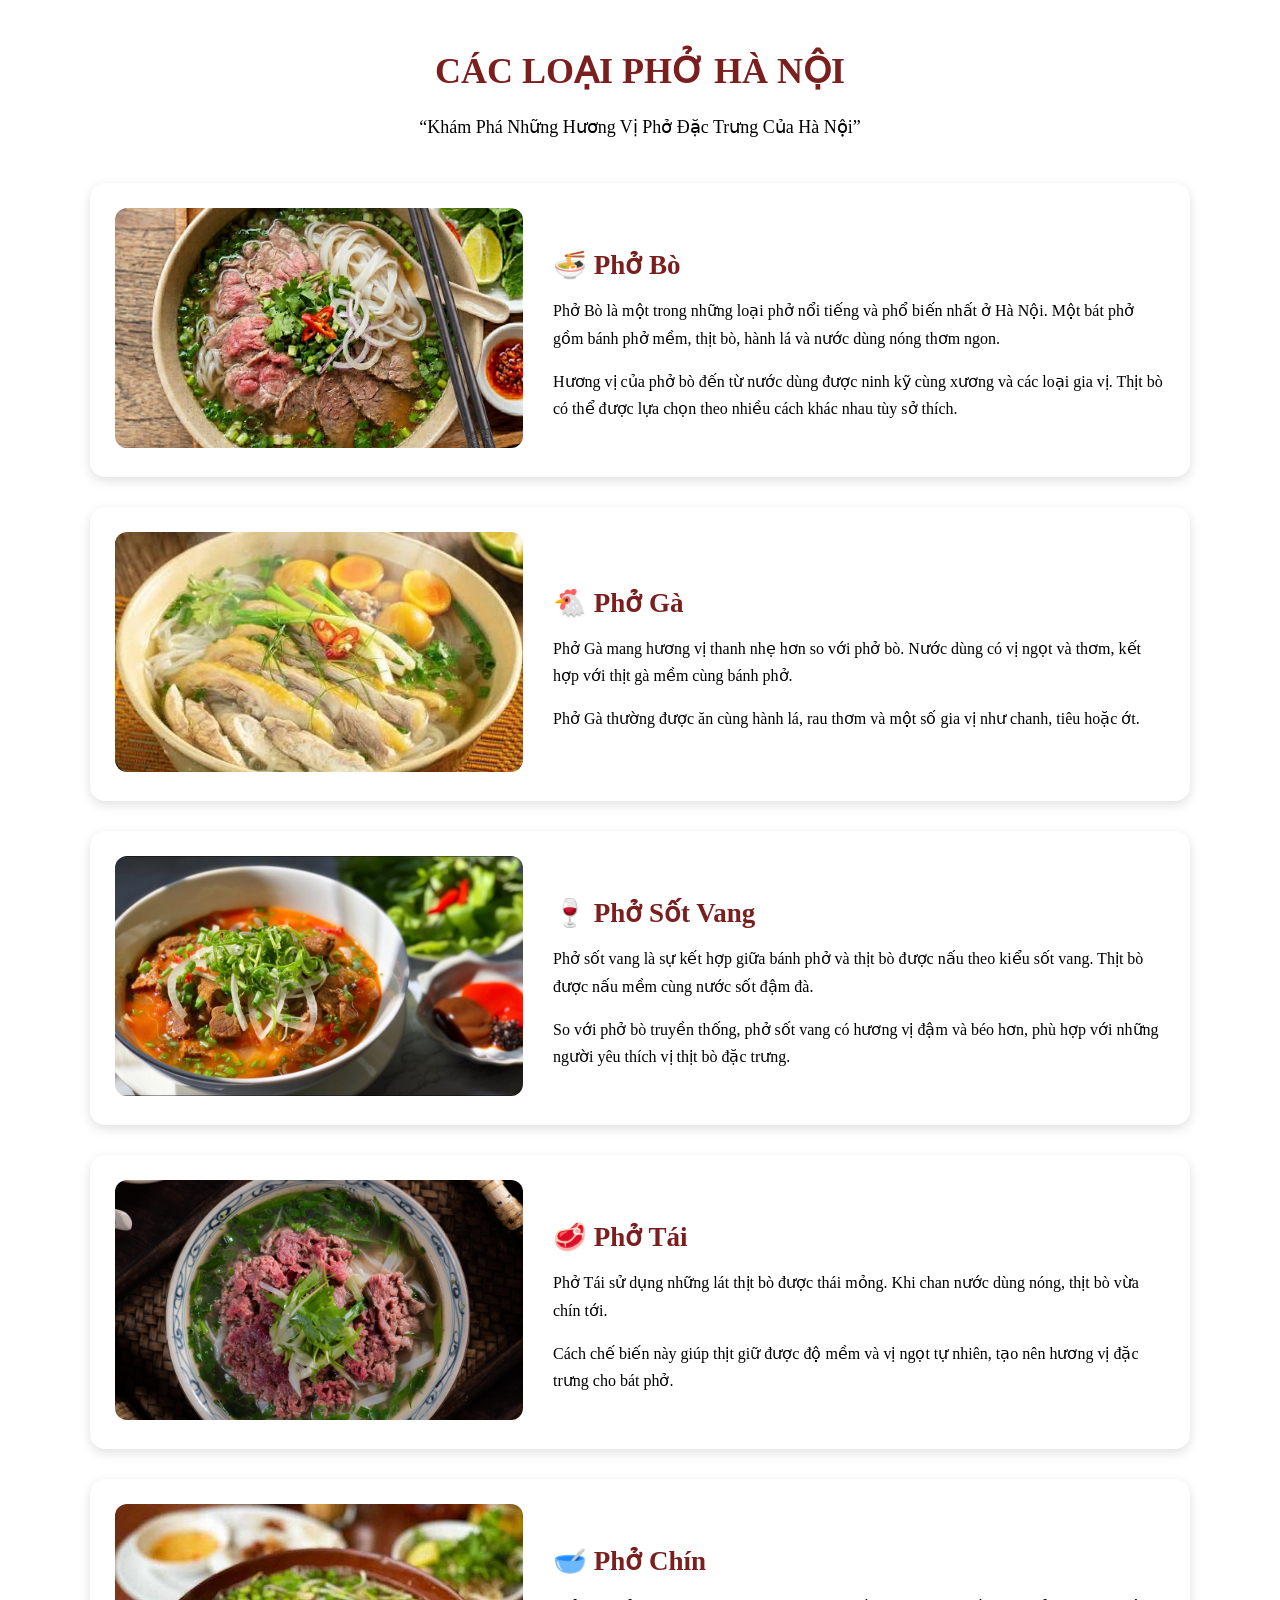
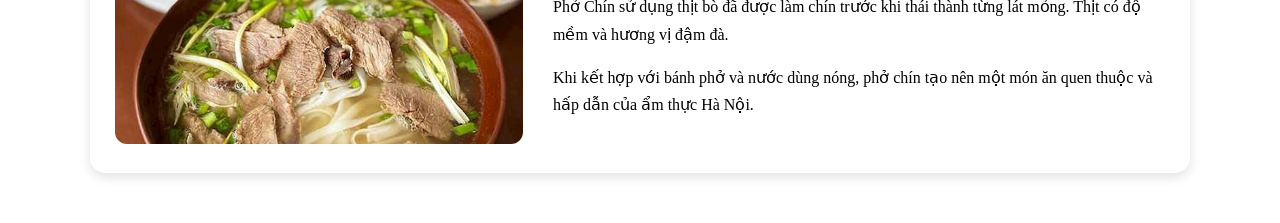
==== cacloaipho.html @ 02282327 "Add files via upload" ====
<!DOCTYPE html>
<html lang="vi">

<head>
    <meta charset="UTF-8">
    <meta name="viewport" content="width=device-width, initial-scale=1.0">

    <title>Các loại Phở Hà Nội</title>

    <link rel="stylesheet" href="style.css">
</head>
    <main>

        <section class="cac-loai-pho">

            <h1>CÁC LOẠI PHỞ HÀ NỘI</h1>

            <p class="mo-ta">
                “Khám Phá Những Hương Vị Phở Đặc Trưng Của Hà Nội”
            </p>

            <div class="loai-pho">

                <div class="hinh-pho">
                    <img src="hinhanh/Phở bò.jpg" alt="Phở bò Hà Nội">
                </div>

                <div class="thong-tin-pho">

                    <h2>🍜 Phở Bò</h2>

                    <p>
                        Phở Bò là một trong những loại phở nổi tiếng
                        và phổ biến nhất ở Hà Nội. Một bát phở gồm
                        bánh phở mềm, thịt bò, hành lá và nước dùng
                        nóng thơm ngon.
                    </p>

                    <p>
                        Hương vị của phở bò đến từ nước dùng được
                        ninh kỹ cùng xương và các loại gia vị.
                        Thịt bò có thể được lựa chọn theo nhiều
                        cách khác nhau tùy sở thích.
                    </p>

                </div>

            </div>

            <div class="loai-pho">

                <div class="hinh-pho">
                    <img src="hinhanh/Phở gà.jpg" alt="Phở gà Hà Nội">
                </div>

                <div class="thong-tin-pho">

                    <h2>🐔 Phở Gà</h2>

                    <p>
                        Phở Gà mang hương vị thanh nhẹ hơn so với
                        phở bò. Nước dùng có vị ngọt và thơm,
                        kết hợp với thịt gà mềm cùng bánh phở.
                    </p>

                    <p>
                        Phở Gà thường được ăn cùng hành lá,
                        rau thơm và một số gia vị như chanh,
                        tiêu hoặc ớt.
                    </p>

                </div>

            </div>

            <div class="loai-pho">

                <div class="hinh-pho">
                    <img src="hinhanh/Phở sốt vang.jpg" alt="Phở sốt vang">
                </div>

                <div class="thong-tin-pho">

                    <h2>🍷 Phở Sốt Vang</h2>

                    <p>
                        Phở sốt vang là sự kết hợp giữa bánh phở
                        và thịt bò được nấu theo kiểu sốt vang.
                        Thịt bò được nấu mềm cùng nước sốt đậm đà.
                    </p>

                    <p>
                        So với phở bò truyền thống, phở sốt vang
                        có hương vị đậm và béo hơn, phù hợp với
                        những người yêu thích vị thịt bò đặc trưng.
                    </p>

                </div>

            </div>

            <div class="loai-pho">

                <div class="hinh-pho">
                    <img src="hinhanh/Phở tái.jpg" alt="Phở tái">
                </div>

                <div class="thong-tin-pho">

                    <h2>🥩 Phở Tái</h2>

                    <p>
                        Phở Tái sử dụng những lát thịt bò được
                        thái mỏng. Khi chan nước dùng nóng,
                        thịt bò vừa chín tới.
                    </p>

                    <p>
                        Cách chế biến này giúp thịt giữ được
                        độ mềm và vị ngọt tự nhiên, tạo nên
                        hương vị đặc trưng cho bát phở.
                    </p>

                </div>

            </div>

            <div class="loai-pho">

                <div class="hinh-pho">
                    <img src="hinhanh/Phở chín.jpg" alt="Phở chín">
                </div>

                <div class="thong-tin-pho">

                    <h2>🥣 Phở Chín</h2>

                    <p>
                        Phở Chín sử dụng thịt bò đã được làm chín
                        trước khi thái thành từng lát mỏng.
                        Thịt có độ mềm và hương vị đậm đà.
                    </p>

                    <p>
                        Khi kết hợp với bánh phở và nước dùng
                        nóng, phở chín tạo nên một món ăn quen
                        thuộc và hấp dẫn của ẩm thực Hà Nội.
                    </p>

                </div>

            </div>


        </section>

    </main>


    <!-- FOOTER CHUNG CỦA NHÓM -->

</body>

</html>
---- style.css ----
.cac-loai-pho {
    width: 90%;
    max-width: 1100px;
    margin: 50px auto;
}

.cac-loai-pho h1 {
    text-align: center;
    color: #7b1e1e;
    font-size: 36px;
    margin-bottom: 20px;
}

.mo-ta {
    text-align: center;
    max-width: 850px;
    margin: 0 auto 40px;
    font-size: 18px;
    line-height: 1.7;
}


/* TỪNG LOẠI PHỞ */

.loai-pho {
    display: flex;
    align-items: center;
    gap: 30px;

    background-color: white;

    padding: 25px;
    margin-bottom: 30px;

    border-radius: 15px;

    box-shadow: 0 4px 12px rgba(0,0,0,0.12);
}


/* HÌNH ẢNH */

.hinh-pho {
    width: 40%;
}

.hinh-pho img {
    width: 100%;
    height: 240px;

    object-fit: cover;

    border-radius: 12px;
}


/* NỘI DUNG */

.thong-tin-pho {
    width: 60%;
}

.thong-tin-pho h2 {
    color: #7b1e1e;

    font-size: 27px;

    margin-bottom: 12px;
}

.thong-tin-pho p {
    font-size: 16px;

    line-height: 1.7;

    margin-bottom: 10px;
}


/* HIỆU ỨNG */

.loai-pho {
    transition: 0.3s;
}

.loai-pho:hover {
    transform: translateY(-5px);

    box-shadow: 0 8px 18px rgba(0,0,0,0.18);
}


/* ĐIỆN THOẠI */

@media (max-width: 700px) {

    .loai-pho {
        flex-direction: column;
    }

    .hinh-pho,
    .thong-tin-pho {
        width: 100%;
    }

    .hinh-pho img {
        height: 220px;
    }

}
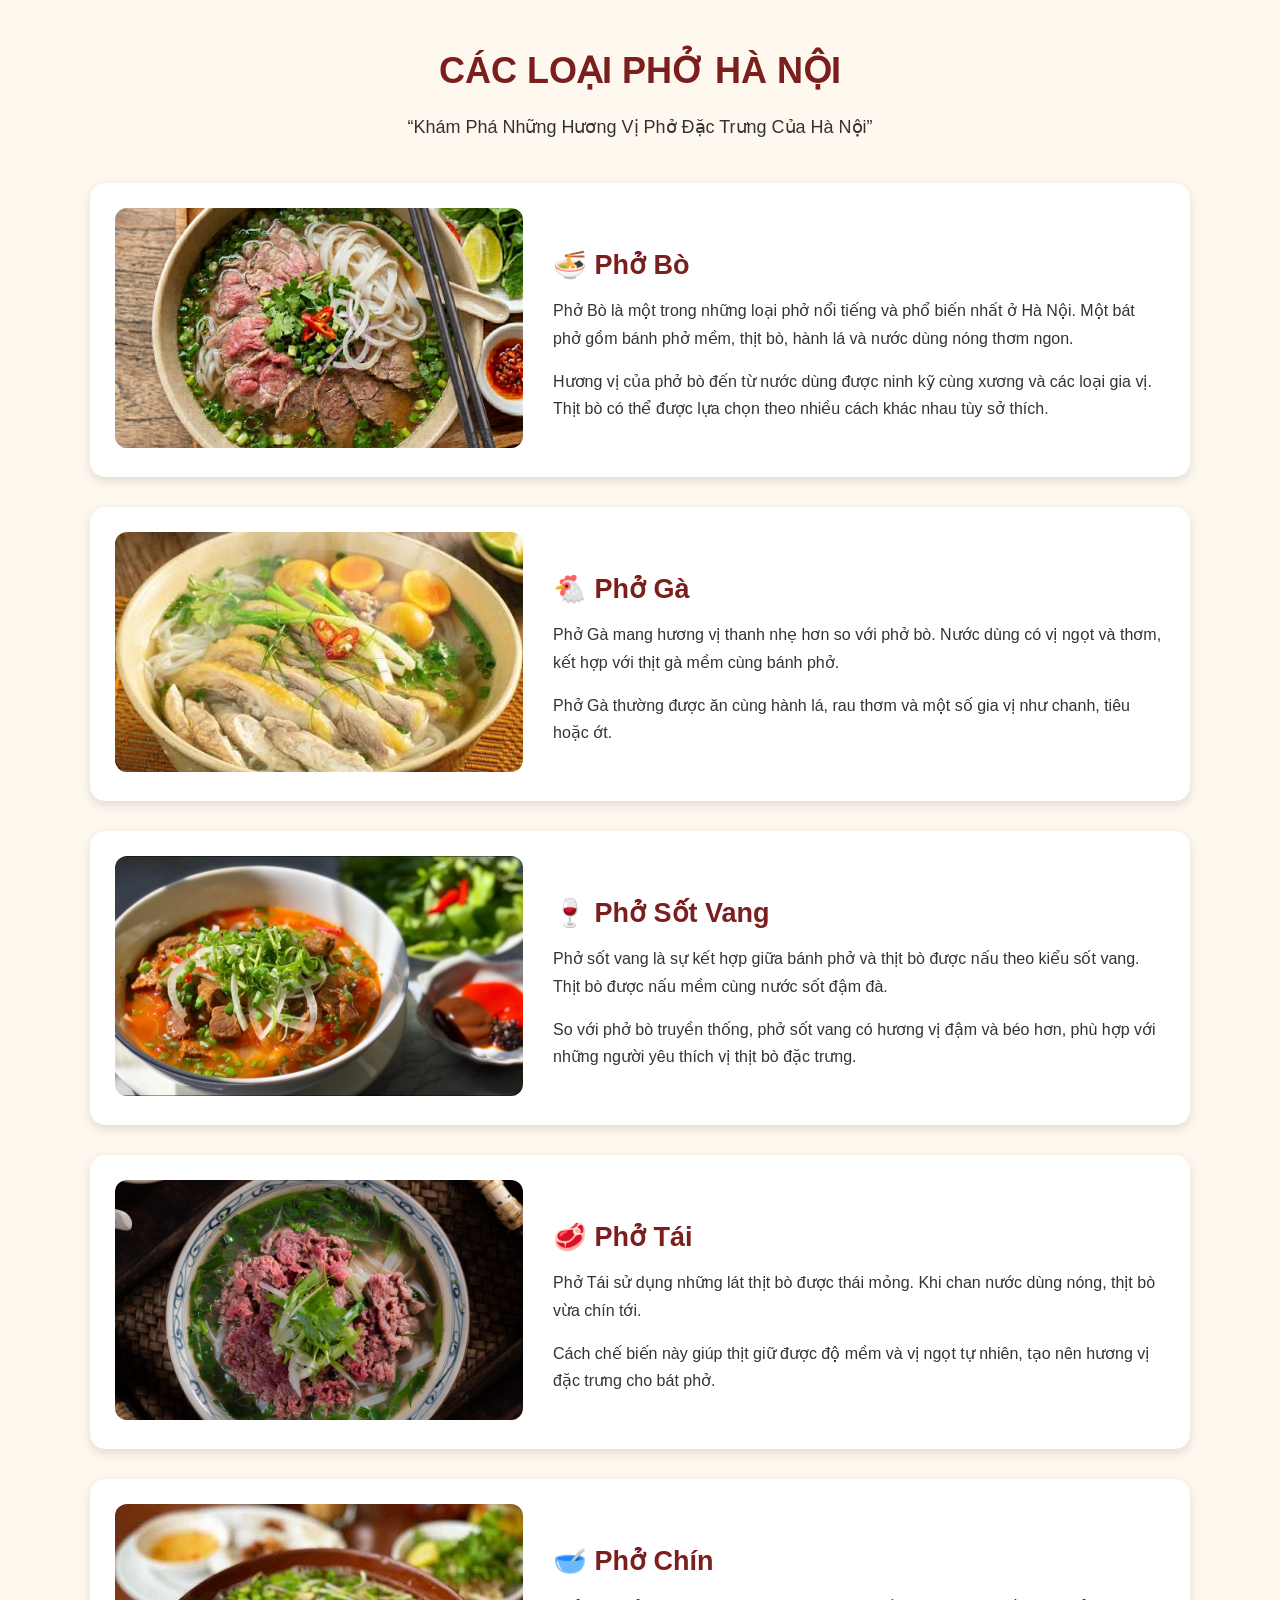
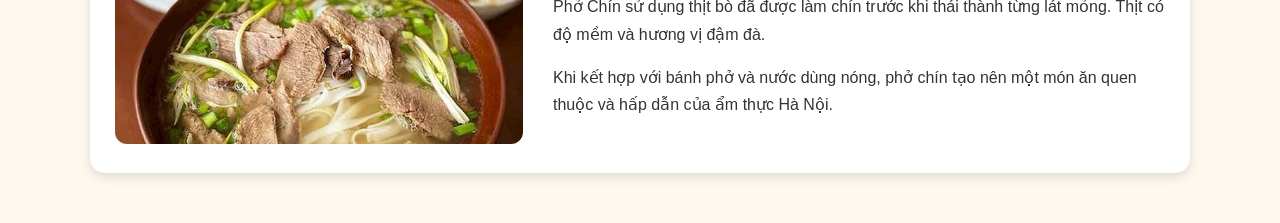
==== commit bbeea5c8: "Them trang cac loai pho" ====
--- a/cacloaipho.html
+++ b/cacloaipho.html
@@ -1,164 +1,164 @@
-<!DOCTYPE html>
-<html lang="vi">
-
-<head>
-    <meta charset="UTF-8">
-    <meta name="viewport" content="width=device-width, initial-scale=1.0">
-
-    <title>Các loại Phở Hà Nội</title>
-
-    <link rel="stylesheet" href="style.css">
-</head>
-    <main>
-
-        <section class="cac-loai-pho">
-
-            <h1>CÁC LOẠI PHỞ HÀ NỘI</h1>
-
-            <p class="mo-ta">
-                “Khám Phá Những Hương Vị Phở Đặc Trưng Của Hà Nội”
-            </p>
-
-            <div class="loai-pho">
-
-                <div class="hinh-pho">
-                    <img src="hinhanh/Phở bò.jpg" alt="Phở bò Hà Nội">
-                </div>
-
-                <div class="thong-tin-pho">
-
-                    <h2>🍜 Phở Bò</h2>
-
-                    <p>
-                        Phở Bò là một trong những loại phở nổi tiếng
-                        và phổ biến nhất ở Hà Nội. Một bát phở gồm
-                        bánh phở mềm, thịt bò, hành lá và nước dùng
-                        nóng thơm ngon.
-                    </p>
-
-                    <p>
-                        Hương vị của phở bò đến từ nước dùng được
-                        ninh kỹ cùng xương và các loại gia vị.
-                        Thịt bò có thể được lựa chọn theo nhiều
-                        cách khác nhau tùy sở thích.
-                    </p>
-
-                </div>
-
-            </div>
-
-            <div class="loai-pho">
-
-                <div class="hinh-pho">
-                    <img src="hinhanh/Phở gà.jpg" alt="Phở gà Hà Nội">
-                </div>
-
-                <div class="thong-tin-pho">
-
-                    <h2>🐔 Phở Gà</h2>
-
-                    <p>
-                        Phở Gà mang hương vị thanh nhẹ hơn so với
-                        phở bò. Nước dùng có vị ngọt và thơm,
-                        kết hợp với thịt gà mềm cùng bánh phở.
-                    </p>
-
-                    <p>
-                        Phở Gà thường được ăn cùng hành lá,
-                        rau thơm và một số gia vị như chanh,
-                        tiêu hoặc ớt.
-                    </p>
-
-                </div>
-
-            </div>
-
-            <div class="loai-pho">
-
-                <div class="hinh-pho">
-                    <img src="hinhanh/Phở sốt vang.jpg" alt="Phở sốt vang">
-                </div>
-
-                <div class="thong-tin-pho">
-
-                    <h2>🍷 Phở Sốt Vang</h2>
-
-                    <p>
-                        Phở sốt vang là sự kết hợp giữa bánh phở
-                        và thịt bò được nấu theo kiểu sốt vang.
-                        Thịt bò được nấu mềm cùng nước sốt đậm đà.
-                    </p>
-
-                    <p>
-                        So với phở bò truyền thống, phở sốt vang
-                        có hương vị đậm và béo hơn, phù hợp với
-                        những người yêu thích vị thịt bò đặc trưng.
-                    </p>
-
-                </div>
-
-            </div>
-
-            <div class="loai-pho">
-
-                <div class="hinh-pho">
-                    <img src="hinhanh/Phở tái.jpg" alt="Phở tái">
-                </div>
-
-                <div class="thong-tin-pho">
-
-                    <h2>🥩 Phở Tái</h2>
-
-                    <p>
-                        Phở Tái sử dụng những lát thịt bò được
-                        thái mỏng. Khi chan nước dùng nóng,
-                        thịt bò vừa chín tới.
-                    </p>
-
-                    <p>
-                        Cách chế biến này giúp thịt giữ được
-                        độ mềm và vị ngọt tự nhiên, tạo nên
-                        hương vị đặc trưng cho bát phở.
-                    </p>
-
-                </div>
-
-            </div>
-
-            <div class="loai-pho">
-
-                <div class="hinh-pho">
-                    <img src="hinhanh/Phở chín.jpg" alt="Phở chín">
-                </div>
-
-                <div class="thong-tin-pho">
-
-                    <h2>🥣 Phở Chín</h2>
-
-                    <p>
-                        Phở Chín sử dụng thịt bò đã được làm chín
-                        trước khi thái thành từng lát mỏng.
-                        Thịt có độ mềm và hương vị đậm đà.
-                    </p>
-
-                    <p>
-                        Khi kết hợp với bánh phở và nước dùng
-                        nóng, phở chín tạo nên một món ăn quen
-                        thuộc và hấp dẫn của ẩm thực Hà Nội.
-                    </p>
-
-                </div>
-
-            </div>
-
-
-        </section>
-
-    </main>
-
-
-    <!-- FOOTER CHUNG CỦA NHÓM -->
-
-</body>
-
+<!DOCTYPE html>
+<html lang="vi">
+
+<head>
+    <meta charset="UTF-8">
+    <meta name="viewport" content="width=device-width, initial-scale=1.0">
+
+    <title>Các loại Phở Hà Nội</title>
+
+    <link rel="stylesheet" href="style.css">
+</head>
+    <main>
+
+        <section class="cac-loai-pho">
+
+            <h1>CÁC LOẠI PHỞ HÀ NỘI</h1>
+
+            <p class="mo-ta">
+                “Khám Phá Những Hương Vị Phở Đặc Trưng Của Hà Nội”
+            </p>
+
+            <div class="loai-pho">
+
+                <div class="hinh-pho">
+                    <img src="hinhanh/Phở bò.jpg" alt="Phở bò Hà Nội">
+                </div>
+
+                <div class="thong-tin-pho">
+
+                    <h2>🍜 Phở Bò</h2>
+
+                    <p>
+                        Phở Bò là một trong những loại phở nổi tiếng
+                        và phổ biến nhất ở Hà Nội. Một bát phở gồm
+                        bánh phở mềm, thịt bò, hành lá và nước dùng
+                        nóng thơm ngon.
+                    </p>
+
+                    <p>
+                        Hương vị của phở bò đến từ nước dùng được
+                        ninh kỹ cùng xương và các loại gia vị.
+                        Thịt bò có thể được lựa chọn theo nhiều
+                        cách khác nhau tùy sở thích.
+                    </p>
+
+                </div>
+
+            </div>
+
+            <div class="loai-pho">
+
+                <div class="hinh-pho">
+                    <img src="hinhanh/Phở gà.jpg" alt="Phở gà Hà Nội">
+                </div>
+
+                <div class="thong-tin-pho">
+
+                    <h2>🐔 Phở Gà</h2>
+
+                    <p>
+                        Phở Gà mang hương vị thanh nhẹ hơn so với
+                        phở bò. Nước dùng có vị ngọt và thơm,
+                        kết hợp với thịt gà mềm cùng bánh phở.
+                    </p>
+
+                    <p>
+                        Phở Gà thường được ăn cùng hành lá,
+                        rau thơm và một số gia vị như chanh,
+                        tiêu hoặc ớt.
+                    </p>
+
+                </div>
+
+            </div>
+
+            <div class="loai-pho">
+
+                <div class="hinh-pho">
+                    <img src="hinhanh/Phở sốt vang.jpg" alt="Phở sốt vang">
+                </div>
+
+                <div class="thong-tin-pho">
+
+                    <h2>🍷 Phở Sốt Vang</h2>
+
+                    <p>
+                        Phở sốt vang là sự kết hợp giữa bánh phở
+                        và thịt bò được nấu theo kiểu sốt vang.
+                        Thịt bò được nấu mềm cùng nước sốt đậm đà.
+                    </p>
+
+                    <p>
+                        So với phở bò truyền thống, phở sốt vang
+                        có hương vị đậm và béo hơn, phù hợp với
+                        những người yêu thích vị thịt bò đặc trưng.
+                    </p>
+
+                </div>
+
+            </div>
+
+            <div class="loai-pho">
+
+                <div class="hinh-pho">
+                    <img src="hinhanh/Phở tái.jpg" alt="Phở tái">
+                </div>
+
+                <div class="thong-tin-pho">
+
+                    <h2>🥩 Phở Tái</h2>
+
+                    <p>
+                        Phở Tái sử dụng những lát thịt bò được
+                        thái mỏng. Khi chan nước dùng nóng,
+                        thịt bò vừa chín tới.
+                    </p>
+
+                    <p>
+                        Cách chế biến này giúp thịt giữ được
+                        độ mềm và vị ngọt tự nhiên, tạo nên
+                        hương vị đặc trưng cho bát phở.
+                    </p>
+
+                </div>
+
+            </div>
+
+            <div class="loai-pho">
+
+                <div class="hinh-pho">
+                    <img src="hinhanh/Phở chín.jpg" alt="Phở chín">
+                </div>
+
+                <div class="thong-tin-pho">
+
+                    <h2>🥣 Phở Chín</h2>
+
+                    <p>
+                        Phở Chín sử dụng thịt bò đã được làm chín
+                        trước khi thái thành từng lát mỏng.
+                        Thịt có độ mềm và hương vị đậm đà.
+                    </p>
+
+                    <p>
+                        Khi kết hợp với bánh phở và nước dùng
+                        nóng, phở chín tạo nên một món ăn quen
+                        thuộc và hấp dẫn của ẩm thực Hà Nội.
+                    </p>
+
+                </div>
+
+            </div>
+
+
+        </section>
+
+    </main>
+
+
+    <!-- FOOTER CHUNG CỦA NHÓM -->
+
+</body>
+
 </html>
--- a/style.css
+++ b/style.css
@@ -1,111 +1,181 @@
-
-.cac-loai-pho {
-    width: 90%;
-    max-width: 1100px;
-    margin: 50px auto;
-}
-
-.cac-loai-pho h1 {
-    text-align: center;
-    color: #7b1e1e;
-    font-size: 36px;
-    margin-bottom: 20px;
-}
-
-.mo-ta {
-    text-align: center;
-    max-width: 850px;
-    margin: 0 auto 40px;
-    font-size: 18px;
-    line-height: 1.7;
-}
-
-
-/* TỪNG LOẠI PHỞ */
-
-.loai-pho {
-    display: flex;
-    align-items: center;
-    gap: 30px;
-
-    background-color: white;
-
-    padding: 25px;
-    margin-bottom: 30px;
-
-    border-radius: 15px;
-
-    box-shadow: 0 4px 12px rgba(0,0,0,0.12);
-}
-
-
-/* HÌNH ẢNH */
-
-.hinh-pho {
-    width: 40%;
-}
-
-.hinh-pho img {
-    width: 100%;
-    height: 240px;
-
-    object-fit: cover;
-
-    border-radius: 12px;
-}
-
-
-/* NỘI DUNG */
-
-.thong-tin-pho {
-    width: 60%;
-}
-
-.thong-tin-pho h2 {
-    color: #7b1e1e;
-
-    font-size: 27px;
-
-    margin-bottom: 12px;
-}
-
-.thong-tin-pho p {
-    font-size: 16px;
-
-    line-height: 1.7;
-
-    margin-bottom: 10px;
-}
-
-
-/* HIỆU ỨNG */
-
-.loai-pho {
-    transition: 0.3s;
-}
-
-.loai-pho:hover {
-    transform: translateY(-5px);
-
-    box-shadow: 0 8px 18px rgba(0,0,0,0.18);
-}
-
-
-/* ĐIỆN THOẠI */
-
-@media (max-width: 700px) {
-
-    .loai-pho {
-        flex-direction: column;
-    }
-
-    .hinh-pho,
-    .thong-tin-pho {
-        width: 100%;
-    }
-
-    .hinh-pho img {
-        height: 220px;
-    }
-
+/*==============
+Trang 7 - Trang trải nghiệm khách hàng
+=============*/
+body{
+    font-family:Arial,sans-serif;
+    margin:0;
+    background:#fff8ee;
+    color:#333;
+}
+
+header{
+    text-align:center;
+    background:#8b4513;
+    color:white;
+    padding:25px;
+}
+
+nav{
+    text-align:center;
+    background:#333;
+    padding:15px;
+}
+
+nav a{
+    color:white;
+    text-decoration:none;
+    margin:10px;
+}
+
+.hero,.intro,.culture,.quote{
+    max-width:1000px;
+    margin:25px auto;
+    padding:25px;
+    text-align:center;
+}
+
+.intro img{
+    width:300px;
+    border-radius:12px;
+}
+
+.cards{
+    display:flex;
+    justify-content:center;
+    gap:20px;
+}
+
+.card{
+    background:white;
+    padding:20px;
+    border-radius:12px;
+    box-shadow:0 2px 8px #ccc;
+}
+
+.card:hover{
+    transform:translateY(-5px);
+}
+
+.icon{
+    font-size:40px;
+}
+
+footer{
+    text-align:center;
+    background:#333;
+    color:white;
+    padding:20px;
+}
+
+
+
+.cac-loai-pho {
+    width: 90%;
+    max-width: 1100px;
+    margin: 50px auto;
+}
+
+.cac-loai-pho h1 {
+    text-align: center;
+    color: #7b1e1e;
+    font-size: 36px;
+    margin-bottom: 20px;
+}
+
+.mo-ta {
+    text-align: center;
+    max-width: 850px;
+    margin: 0 auto 40px;
+    font-size: 18px;
+    line-height: 1.7;
+}
+
+
+/* TỪNG LOẠI PHỞ */
+
+.loai-pho {
+    display: flex;
+    align-items: center;
+    gap: 30px;
+
+    background-color: white;
+
+    padding: 25px;
+    margin-bottom: 30px;
+
+    border-radius: 15px;
+
+    box-shadow: 0 4px 12px rgba(0,0,0,0.12);
+}
+
+
+/* HÌNH ẢNH */
+
+.hinh-pho {
+    width: 40%;
+}
+
+.hinh-pho img {
+    width: 100%;
+    height: 240px;
+
+    object-fit: cover;
+
+    border-radius: 12px;
+}
+
+
+/* NỘI DUNG */
+
+.thong-tin-pho {
+    width: 60%;
+}
+
+.thong-tin-pho h2 {
+    color: #7b1e1e;
+
+    font-size: 27px;
+
+    margin-bottom: 12px;
+}
+
+.thong-tin-pho p {
+    font-size: 16px;
+
+    line-height: 1.7;
+
+    margin-bottom: 10px;
+}
+
+
+/* HIỆU ỨNG */
+
+.loai-pho {
+    transition: 0.3s;
+}
+
+.loai-pho:hover {
+    transform: translateY(-5px);
+
+    box-shadow: 0 8px 18px rgba(0,0,0,0.18);
+}
+
+
+/* ĐIỆN THOẠI */
+
+@media (max-width: 700px) {
+
+    .loai-pho {
+        flex-direction: column;
+    }
+
+    .hinh-pho,
+    .thong-tin-pho {
+        width: 100%;
+    }
+
+    .hinh-pho img {
+        height: 220px;
+    }
+
 }
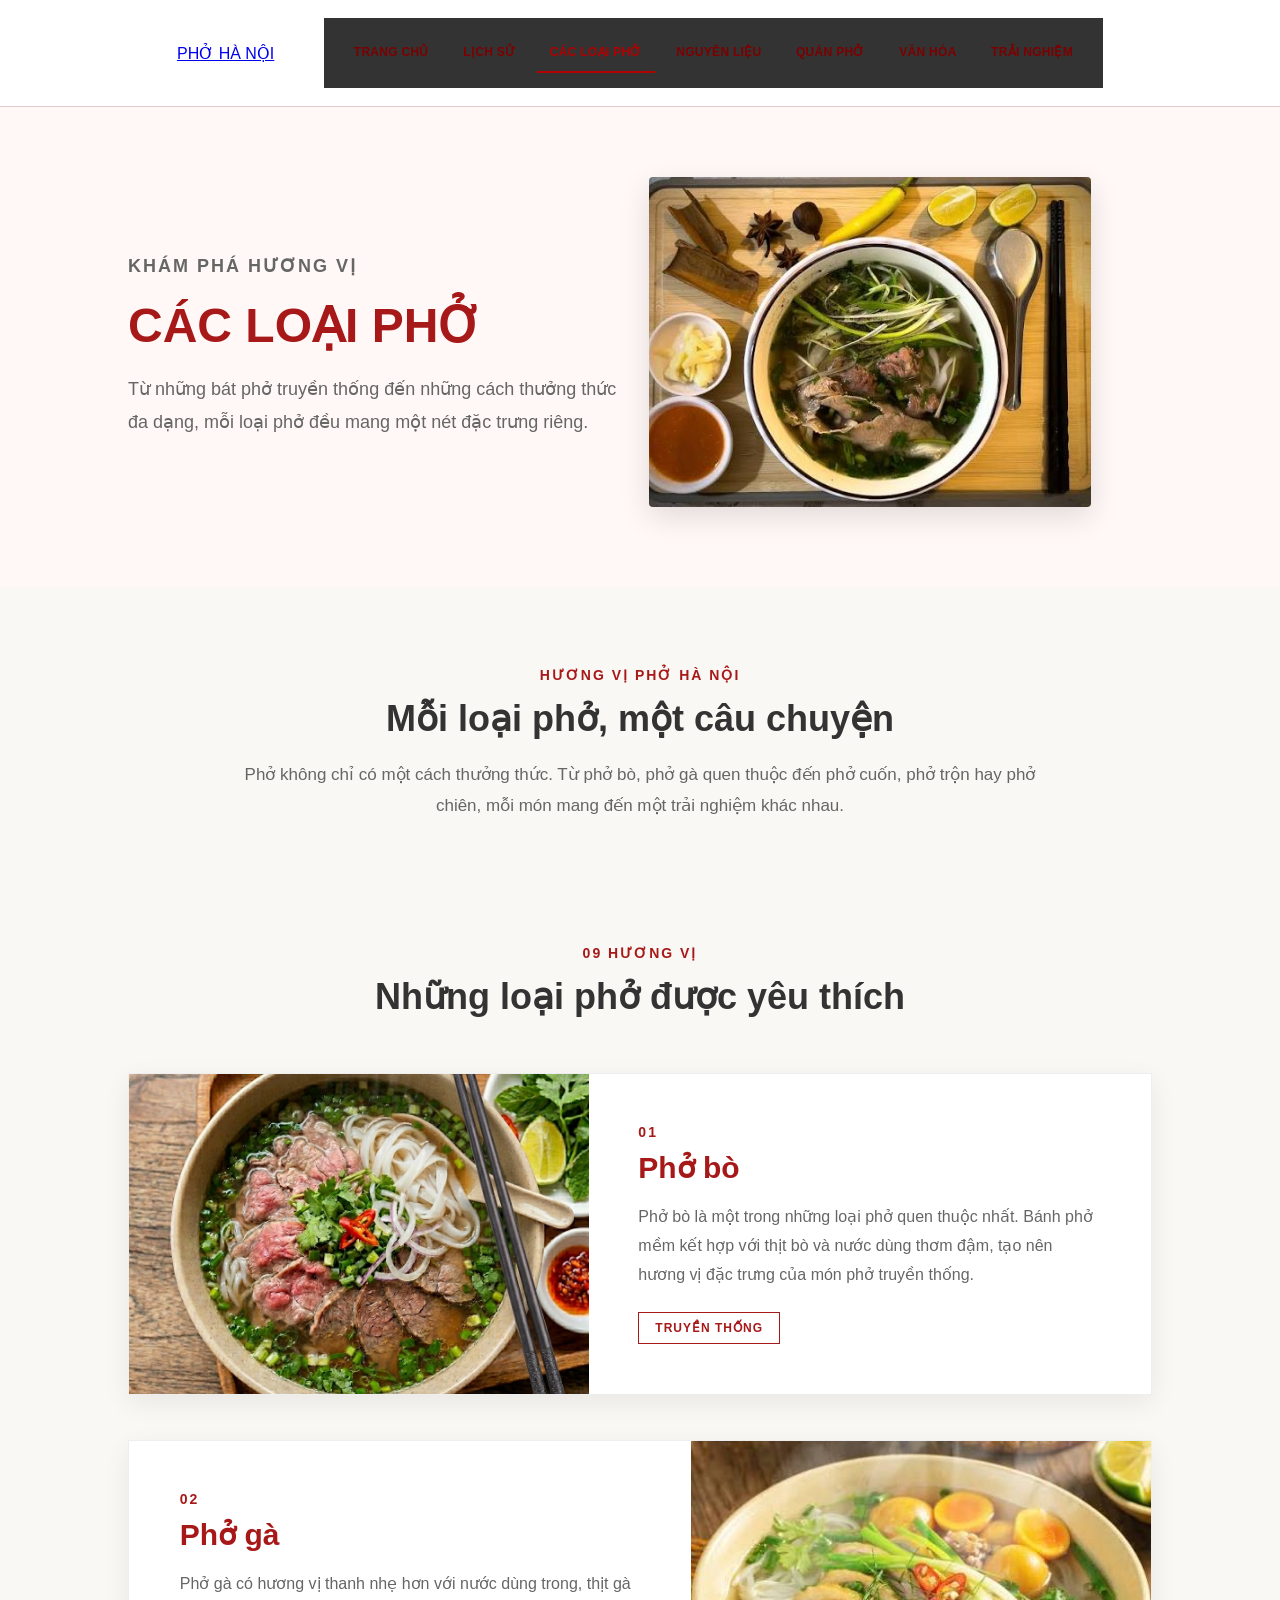
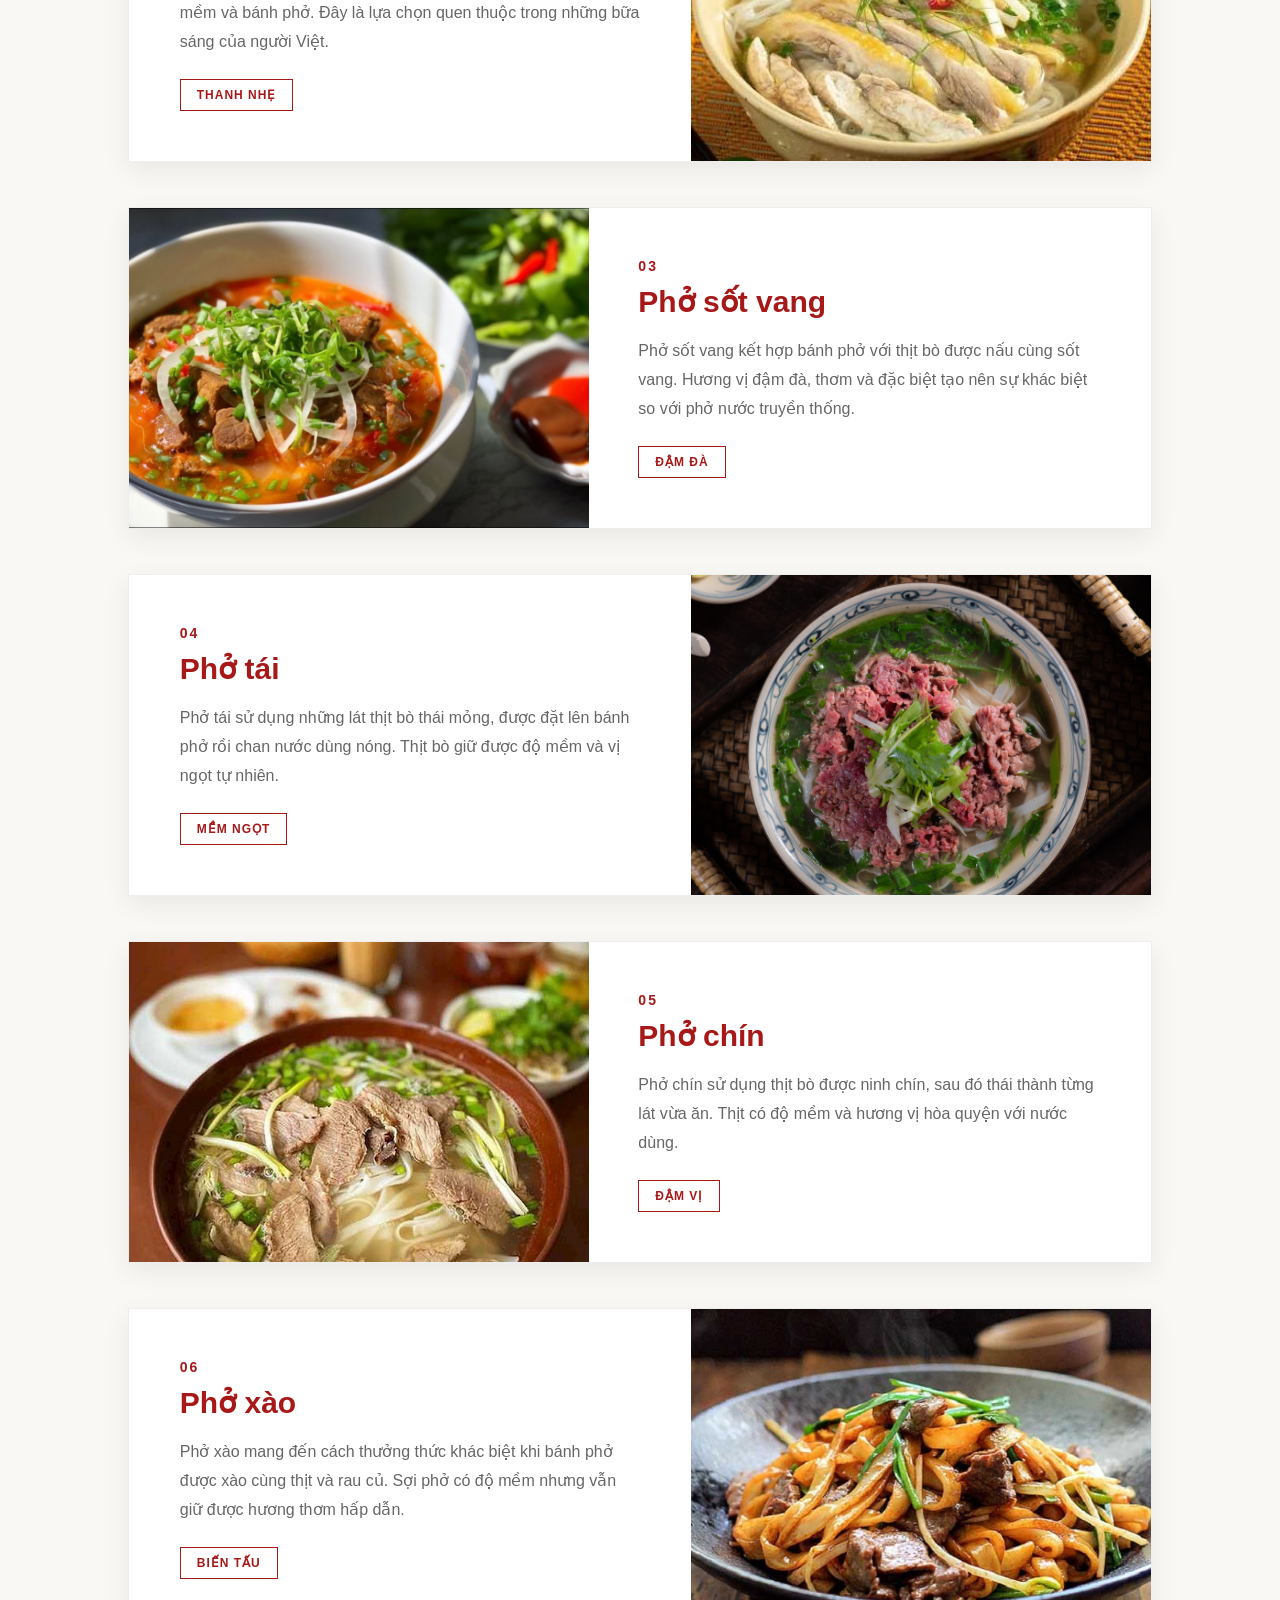
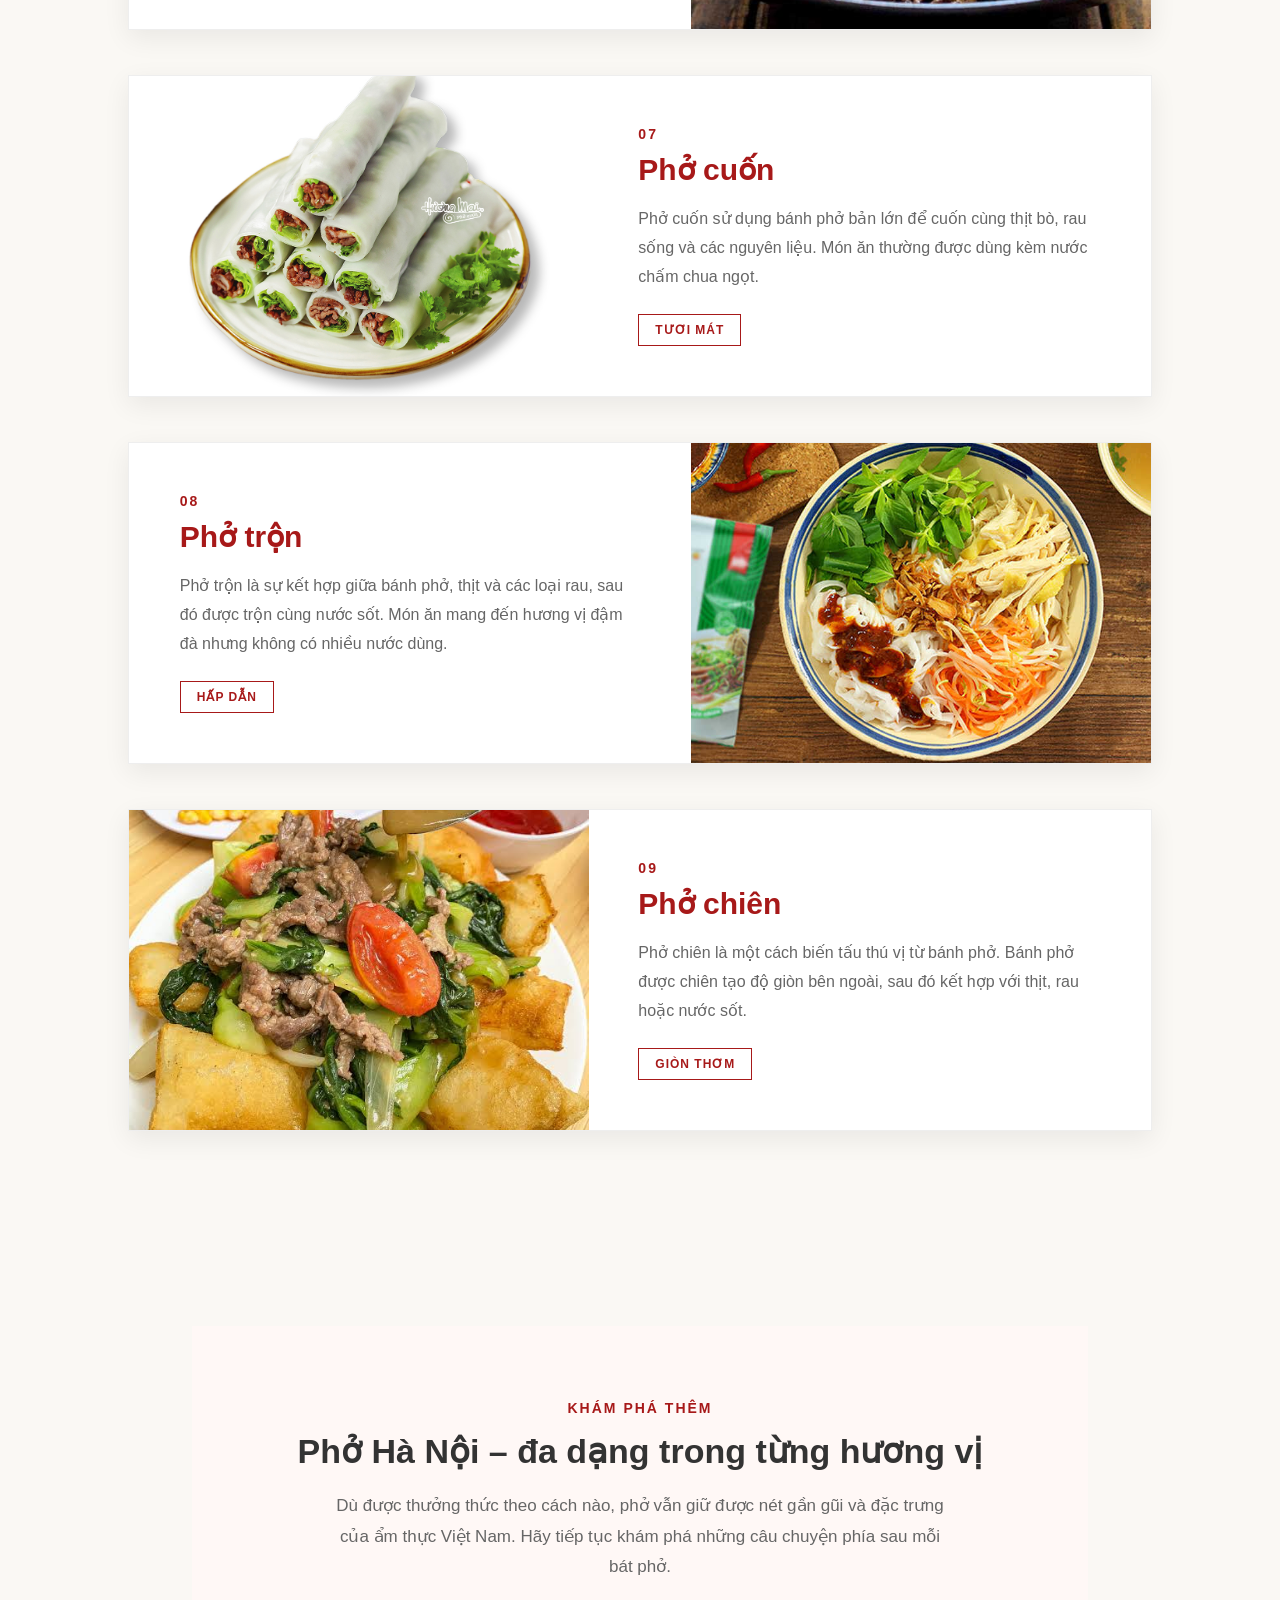
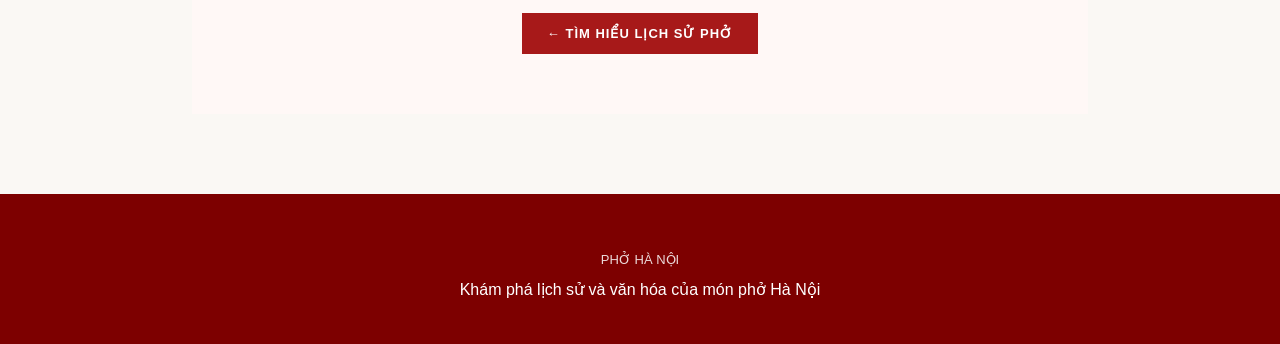
==== commit 34a69981: "Update cac loai pho" ====
--- a/cacloaipho.html
+++ b/cacloaipho.html
@@ -1,6 +1,5 @@
 <!DOCTYPE html>
 <html lang="vi">
-
 <head>
     <meta charset="UTF-8">
     <meta name="viewport" content="width=device-width, initial-scale=1.0">
@@ -9,156 +8,489 @@
 
     <link rel="stylesheet" href="style.css">
 </head>
-    <main>
-
-        <section class="cac-loai-pho">
-
-            <h1>CÁC LOẠI PHỞ HÀ NỘI</h1>
-
-            <p class="mo-ta">
-                “Khám Phá Những Hương Vị Phở Đặc Trưng Của Hà Nội”
+
+<body>
+
+    <!-- HEADER -->
+    <header class="header">
+
+        <div class="logo">
+            <a href="index.html">PHỞ HÀ NỘI</a>
+        </div>
+
+        <nav class="menu">
+            <a href="index.html">TRANG CHỦ</a>
+
+            <a href="lichsu.html">LỊCH SỬ</a>
+
+            <a href="cacloaipho.html" class="active">
+                CÁC LOẠI PHỞ
+            </a>
+
+            <a href="nguyenlieu.html">
+                NGUYÊN LIỆU
+            </a>
+
+            <a href="quanpho.html">
+                QUÁN PHỞ
+            </a>
+
+            <a href="vanhoa.html">
+                VĂN HÓA
+            </a>
+
+            <a href="trai-nghiem.html">
+                TRẢI NGHIỆM
+            </a>
+        </nav>
+
+    </header>
+
+
+    <!-- HERO -->
+
+    <section class="pho-types-hero">
+
+        <div class="pho-types-hero-content">
+
+            <p class="small-title">
+                KHÁM PHÁ HƯƠNG VỊ
             </p>
 
-            <div class="loai-pho">
-
-                <div class="hinh-pho">
-                    <img src="hinhanh/Phở bò.jpg" alt="Phở bò Hà Nội">
-                </div>
-
-                <div class="thong-tin-pho">
-
-                    <h2>🍜 Phở Bò</h2>
-
-                    <p>
-                        Phở Bò là một trong những loại phở nổi tiếng
-                        và phổ biến nhất ở Hà Nội. Một bát phở gồm
-                        bánh phở mềm, thịt bò, hành lá và nước dùng
-                        nóng thơm ngon.
-                    </p>
-
-                    <p>
-                        Hương vị của phở bò đến từ nước dùng được
-                        ninh kỹ cùng xương và các loại gia vị.
-                        Thịt bò có thể được lựa chọn theo nhiều
-                        cách khác nhau tùy sở thích.
-                    </p>
-
-                </div>
-
-            </div>
-
-            <div class="loai-pho">
-
-                <div class="hinh-pho">
-                    <img src="hinhanh/Phở gà.jpg" alt="Phở gà Hà Nội">
-                </div>
-
-                <div class="thong-tin-pho">
-
-                    <h2>🐔 Phở Gà</h2>
-
-                    <p>
-                        Phở Gà mang hương vị thanh nhẹ hơn so với
-                        phở bò. Nước dùng có vị ngọt và thơm,
-                        kết hợp với thịt gà mềm cùng bánh phở.
-                    </p>
-
-                    <p>
-                        Phở Gà thường được ăn cùng hành lá,
-                        rau thơm và một số gia vị như chanh,
-                        tiêu hoặc ớt.
-                    </p>
-
-                </div>
-
-            </div>
-
-            <div class="loai-pho">
-
-                <div class="hinh-pho">
-                    <img src="hinhanh/Phở sốt vang.jpg" alt="Phở sốt vang">
-                </div>
-
-                <div class="thong-tin-pho">
-
-                    <h2>🍷 Phở Sốt Vang</h2>
-
-                    <p>
-                        Phở sốt vang là sự kết hợp giữa bánh phở
-                        và thịt bò được nấu theo kiểu sốt vang.
-                        Thịt bò được nấu mềm cùng nước sốt đậm đà.
-                    </p>
-
-                    <p>
-                        So với phở bò truyền thống, phở sốt vang
-                        có hương vị đậm và béo hơn, phù hợp với
-                        những người yêu thích vị thịt bò đặc trưng.
-                    </p>
-
-                </div>
-
-            </div>
-
-            <div class="loai-pho">
-
-                <div class="hinh-pho">
-                    <img src="hinhanh/Phở tái.jpg" alt="Phở tái">
-                </div>
-
-                <div class="thong-tin-pho">
-
-                    <h2>🥩 Phở Tái</h2>
-
-                    <p>
-                        Phở Tái sử dụng những lát thịt bò được
-                        thái mỏng. Khi chan nước dùng nóng,
-                        thịt bò vừa chín tới.
-                    </p>
-
-                    <p>
-                        Cách chế biến này giúp thịt giữ được
-                        độ mềm và vị ngọt tự nhiên, tạo nên
-                        hương vị đặc trưng cho bát phở.
-                    </p>
-
-                </div>
-
-            </div>
-
-            <div class="loai-pho">
-
-                <div class="hinh-pho">
-                    <img src="hinhanh/Phở chín.jpg" alt="Phở chín">
-                </div>
-
-                <div class="thong-tin-pho">
-
-                    <h2>🥣 Phở Chín</h2>
-
-                    <p>
-                        Phở Chín sử dụng thịt bò đã được làm chín
-                        trước khi thái thành từng lát mỏng.
-                        Thịt có độ mềm và hương vị đậm đà.
-                    </p>
-
-                    <p>
-                        Khi kết hợp với bánh phở và nước dùng
-                        nóng, phở chín tạo nên một món ăn quen
-                        thuộc và hấp dẫn của ẩm thực Hà Nội.
-                    </p>
-
-                </div>
-
-            </div>
-
-
-        </section>
-
-    </main>
-
-
-    <!-- FOOTER CHUNG CỦA NHÓM -->
+            <h1>
+                CÁC LOẠI PHỞ
+            </h1>
+
+            <p>
+                Từ những bát phở truyền thống đến những cách
+                thưởng thức đa dạng, mỗi loại phở đều mang
+                một nét đặc trưng riêng.
+            </p>
+
+        </div>
+
+
+        <div class="pho-types-hero-image">
+
+            <img src="hinhanh/pho.jpg"
+                 alt="Phở Hà Nội">
+
+        </div>
+
+    </section>
+
+
+    <!-- GIỚI THIỆU -->
+
+    <section class="pho-types-intro">
+
+        <p class="section-label">
+            HƯƠNG VỊ PHỞ HÀ NỘI
+        </p>
+
+        <h2>
+            Mỗi loại phở, một câu chuyện
+        </h2>
+
+        <p>
+            Phở không chỉ có một cách thưởng thức.
+            Từ phở bò, phở gà quen thuộc đến phở cuốn,
+            phở trộn hay phở chiên, mỗi món mang đến
+            một trải nghiệm khác nhau.
+        </p>
+
+    </section>
+
+
+    <!-- DANH SÁCH CÁC LOẠI PHỞ -->
+
+    <section class="pho-list">
+
+        <div class="pho-list-title">
+
+            <p class="section-label">
+                09 HƯƠNG VỊ
+            </p>
+
+            <h2>
+                Những loại phở được yêu thích
+            </h2>
+
+        </div>
+
+
+        <!-- PHỞ BÒ -->
+
+        <div class="pho-type-card">
+
+            <div class="pho-type-image">
+
+                <img src="hinhanh/Phở bò.jpg"
+                     alt="Phở bò">
+
+            </div>
+
+            <div class="pho-type-content">
+
+                <span class="pho-number">
+                    01
+                </span>
+
+                <h3>
+                    Phở bò
+                </h3>
+
+                <p>
+                    Phở bò là một trong những loại phở quen thuộc
+                    nhất. Bánh phở mềm kết hợp với thịt bò và
+                    nước dùng thơm đậm, tạo nên hương vị đặc trưng
+                    của món phở truyền thống.
+                </p>
+
+                <span class="pho-tag">
+                    TRUYỀN THỐNG
+                </span>
+
+            </div>
+
+        </div>
+
+
+        <!-- PHỞ GÀ -->
+
+        <div class="pho-type-card pho-type-card-reverse">
+
+            <div class="pho-type-content">
+
+                <span class="pho-number">
+                    02
+                </span>
+
+                <h3>
+                    Phở gà
+                </h3>
+
+                <p>
+                    Phở gà có hương vị thanh nhẹ hơn với nước dùng
+                    trong, thịt gà mềm và bánh phở. Đây là lựa chọn
+                    quen thuộc trong những bữa sáng của người Việt.
+                </p>
+
+                <span class="pho-tag">
+                    THANH NHẸ
+                </span>
+
+            </div>
+
+            <div class="pho-type-image">
+
+                <img src="hinhanh/Phở gà.jpg"
+                     alt="Phở gà">
+
+            </div>
+
+        </div>
+
+
+        <!-- PHỞ SỐT VANG -->
+
+        <div class="pho-type-card">
+
+            <div class="pho-type-image">
+
+                <img src="hinhanh/Phở sốt vang.jpg"
+                     alt="Phở sốt vang">
+
+            </div>
+
+            <div class="pho-type-content">
+
+                <span class="pho-number">
+                    03
+                </span>
+
+                <h3>
+                    Phở sốt vang
+                </h3>
+
+                <p>
+                    Phở sốt vang kết hợp bánh phở với thịt bò
+                    được nấu cùng sốt vang. Hương vị đậm đà,
+                    thơm và đặc biệt tạo nên sự khác biệt
+                    so với phở nước truyền thống.
+                </p>
+
+                <span class="pho-tag">
+                    ĐẬM ĐÀ
+                </span>
+
+            </div>
+
+        </div>
+
+
+        <!-- PHỞ TÁI -->
+
+        <div class="pho-type-card pho-type-card-reverse">
+
+            <div class="pho-type-content">
+
+                <span class="pho-number">
+                    04
+                </span>
+
+                <h3>
+                    Phở tái
+                </h3>
+
+                <p>
+                    Phở tái sử dụng những lát thịt bò thái mỏng,
+                    được đặt lên bánh phở rồi chan nước dùng nóng.
+                    Thịt bò giữ được độ mềm và vị ngọt tự nhiên.
+                </p>
+
+                <span class="pho-tag">
+                    MỀM NGỌT
+                </span>
+
+            </div>
+
+            <div class="pho-type-image">
+
+                <img src="hinhanh/Phở tái.jpg"
+                     alt="Phở tái">
+
+            </div>
+
+        </div>
+
+
+        <!-- PHỞ CHÍN -->
+
+        <div class="pho-type-card">
+
+            <div class="pho-type-image">
+
+                <img src="hinhanh/Phở chín.jpg"
+                     alt="Phở chín">
+
+            </div>
+
+            <div class="pho-type-content">
+
+                <span class="pho-number">
+                    05
+                </span>
+
+                <h3>
+                    Phở chín
+                </h3>
+
+                <p>
+                    Phở chín sử dụng thịt bò được ninh chín,
+                    sau đó thái thành từng lát vừa ăn.
+                    Thịt có độ mềm và hương vị hòa quyện
+                    với nước dùng.
+                </p>
+
+                <span class="pho-tag">
+                    ĐẬM VỊ
+                </span>
+
+            </div>
+
+        </div>
+
+
+        <!-- PHỞ XÀO -->
+
+        <div class="pho-type-card pho-type-card-reverse">
+
+            <div class="pho-type-content">
+
+                <span class="pho-number">
+                    06
+                </span>
+
+                <h3>
+                    Phở xào
+                </h3>
+
+                <p>
+                    Phở xào mang đến cách thưởng thức khác biệt
+                    khi bánh phở được xào cùng thịt và rau củ.
+                    Sợi phở có độ mềm nhưng vẫn giữ được
+                    hương thơm hấp dẫn.
+                </p>
+
+                <span class="pho-tag">
+                    BIẾN TẤU
+                </span>
+
+            </div>
+
+            <div class="pho-type-image">
+
+                <img src="hinhanh/Phở xào.jpg"
+                     alt="Phở xào">
+
+            </div>
+
+        </div>
+
+
+        <!-- PHỞ CUỐN -->
+
+        <div class="pho-type-card">
+
+            <div class="pho-type-image">
+
+                <img src="hinhanh/Phở cuốn.jpg"
+                     alt="Phở cuốn">
+
+            </div>
+
+            <div class="pho-type-content">
+
+                <span class="pho-number">
+                    07
+                </span>
+
+                <h3>
+                    Phở cuốn
+                </h3>
+
+                <p>
+                    Phở cuốn sử dụng bánh phở bản lớn để cuốn
+                    cùng thịt bò, rau sống và các nguyên liệu.
+                    Món ăn thường được dùng kèm nước chấm
+                    chua ngọt.
+                </p>
+
+                <span class="pho-tag">
+                    TƯƠI MÁT
+                </span>
+
+            </div>
+
+        </div>
+
+
+        <!-- PHỞ TRỘN -->
+
+        <div class="pho-type-card pho-type-card-reverse">
+
+            <div class="pho-type-content">
+
+                <span class="pho-number">
+                    08
+                </span>
+
+                <h3>
+                    Phở trộn
+                </h3>
+
+                <p>
+                    Phở trộn là sự kết hợp giữa bánh phở,
+                    thịt và các loại rau, sau đó được trộn
+                    cùng nước sốt. Món ăn mang đến hương vị
+                    đậm đà nhưng không có nhiều nước dùng.
+                </p>
+
+                <span class="pho-tag">
+                    HẤP DẪN
+                </span>
+
+            </div>
+
+            <div class="pho-type-image">
+
+                <img src="hinhanh/Phở trộn.jpg"
+                     alt="Phở trộn">
+
+            </div>
+
+        </div>
+
+
+        <!-- PHỞ CHIÊN -->
+
+        <div class="pho-type-card">
+
+            <div class="pho-type-image">
+
+                <img src="hinhanh/Phở chiên.jpg"
+                     alt="Phở chiên">
+
+            </div>
+
+            <div class="pho-type-content">
+
+                <span class="pho-number">
+                    09
+                </span>
+
+                <h3>
+                    Phở chiên
+                </h3>
+
+                <p>
+                    Phở chiên là một cách biến tấu thú vị từ
+                    bánh phở. Bánh phở được chiên tạo độ giòn
+                    bên ngoài, sau đó kết hợp với thịt,
+                    rau hoặc nước sốt.
+                </p>
+
+                <span class="pho-tag">
+                    GIÒN THƠM
+                </span>
+
+            </div>
+
+        </div>
+
+    </section>
+
+
+    <!-- PHẦN KẾT -->
+
+    <section class="pho-types-end">
+
+        <p class="section-label">
+            KHÁM PHÁ THÊM
+        </p>
+
+        <h2>
+            Phở Hà Nội – đa dạng trong từng hương vị
+        </h2>
+
+        <p>
+            Dù được thưởng thức theo cách nào, phở vẫn giữ
+            được nét gần gũi và đặc trưng của ẩm thực Việt Nam.
+            Hãy tiếp tục khám phá những câu chuyện phía sau
+            mỗi bát phở.
+        </p>
+
+        <a href="lichsu.html" class="history-button">
+            ← TÌM HIỂU LỊCH SỬ PHỞ
+        </a>
+
+    </section>
+
+
+    <!-- FOOTER -->
+
+    <footer class="footer">
+
+        <p>
+            PHỞ HÀ NỘI
+        </p>
+
+        <span>
+            Khám phá lịch sử và văn hóa của món phở Hà Nội
+        </span>
+
+    </footer>
 
 </body>
-
 </html>
--- a/style.css
+++ b/style.css
@@ -90,92 +90,1241 @@
     line-height: 1.7;
 }
 
-
-/* TỪNG LOẠI PHỞ */
-
-.loai-pho {
-    display: flex;
-    align-items: center;
-    gap: 30px;
+/* ========================================
+   CÁC LOẠI PHỞ
+   ======================================== */
+
+.pho-types-hero {
+    position: relative;
+    min-height: 480px;
+    padding: 70px 10%;
+    background: #fff8f6;
+    box-sizing: border-box;
+}
+
+.pho-types-hero-content {
+    display: inline-block;
+    width: 48%;
+    vertical-align: middle;
+    padding: 40px 0;
+    box-sizing: border-box;
+}
+
+.pho-types-hero-content h1 {
+    color: #a71919;
+    font-size: 48px;
+    margin: 10px 0 20px;
+}
+
+.pho-types-hero-content p {
+    color: #666;
+    font-size: 18px;
+    line-height: 1.8;
+}
+
+.pho-types-hero-image {
+    display: inline-block;
+    width: 48%;
+    vertical-align: middle;
+    text-align: center;
+}
+
+.pho-types-hero-image img {
+    width: 90%;
+    height: 330px;
+    object-fit: cover;
+    border-radius: 4px;
+    box-shadow: 0 10px 30px rgba(0,0,0,0.12);
+}
+
+
+/* GIỚI THIỆU */
+
+.pho-types-intro {
+    width: 65%;
+    margin: 80px auto;
+    text-align: center;
+}
+
+.pho-types-intro h2 {
+    color: #333;
+    font-size: 36px;
+    margin: 10px 0 20px;
+}
+
+.pho-types-intro > p:last-child {
+    color: #666;
+    line-height: 1.8;
+    font-size: 17px;
+}
+
+
+/* TIÊU ĐỀ DANH SÁCH */
+
+.pho-list {
+    width: 80%;
+    margin: 0 auto;
+    padding: 30px 0 70px;
+}
+
+.pho-list-title {
+    text-align: center;
+    margin-bottom: 55px;
+}
+
+.pho-list-title h2 {
+    color: #333;
+    font-size: 36px;
+    margin-top: 10px;
+}
+
+
+/* CARD */
+
+.pho-type-card {
+    width: 100%;
+    min-height: 320px;
+    margin-bottom: 45px;
+    background: #fff;
+    border: 1px solid #eee;
+    box-shadow: 0 8px 25px rgba(0,0,0,0.07);
+    box-sizing: border-box;
+    transition: 0.3s;
+}
+
+.pho-type-card:hover {
+    transform: translateY(-5px);
+    box-shadow: 0 12px 30px rgba(0,0,0,0.13);
+}
+
+
+/* ẢNH */
+
+.pho-type-image {
+    display: inline-block;
+    width: 45%;
+    vertical-align: middle;
+}
+
+.pho-type-image img {
+    display: block;
+    width: 100%;
+    height: 320px;
+    object-fit: cover;
+}
+
+
+/* NỘI DUNG */
+
+.pho-type-content {
+    display: inline-block;
+    width: 54%;
+    vertical-align: middle;
+    padding: 40px 45px;
+    box-sizing: border-box;
+}
+
+.pho-number {
+    display: block;
+    color: #a71919;
+    font-size: 14px;
+    font-weight: bold;
+    letter-spacing: 2px;
+    margin-bottom: 10px;
+}
+
+.pho-type-content h3 {
+    color: #a71919;
+    font-size: 30px;
+    margin: 5px 0 18px;
+}
+
+.pho-type-content p {
+    color: #666;
+    font-size: 16px;
+    line-height: 1.8;
+    margin-bottom: 22px;
+}
+
+
+/* NHÃN */
+
+.pho-tag {
+    display: inline-block;
+    padding: 8px 16px;
+    border: 1px solid #a71919;
+    color: #a71919;
+    font-size: 12px;
+    font-weight: bold;
+    letter-spacing: 1px;
+}
+
+
+/* ĐẢO ẢNH */
+
+.pho-type-card-reverse {
+    text-align: right;
+}
+
+.pho-type-card-reverse .pho-type-content,
+.pho-type-card-reverse .pho-type-image {
+    text-align: left;
+}
+
+
+/* PHẦN CUỐI */
+
+.pho-types-end {
+    width: 70%;
+    margin: 80px auto;
+    padding: 60px;
+    text-align: center;
+    background: #fff8f6;
+    box-sizing: border-box;
+}
+
+.pho-types-end h2 {
+    color: #333;
+    font-size: 34px;
+    margin: 15px 0 20px;
+}
+
+.pho-types-end > p:not(.section-label) {
+    width: 80%;
+    margin: 0 auto 30px;
+    color: #666;
+    line-height: 1.8;
+    font-size: 17px;
+}
+
+
+/* NÚT */
+
+.history-button {
+    display: inline-block;
+    padding: 13px 25px;
+    color: white;
+    background: #a71919;
+    text-decoration: none;
+    font-size: 13px;
+    font-weight: bold;
+    letter-spacing: 1px;
+    transition: 0.3s;
+}
+
+.history-button:hover {
+    background: #7e1111;
+}
+
+
+/* RESPONSIVE */
+
+@media screen and (max-width: 900px) {
+
+    .pho-types-hero-content,
+    .pho-types-hero-image {
+        width: 100%;
+    }
+
+    .pho-types-hero-image {
+        margin-top: 20px;
+    }
+
+    .pho-types-hero-content h1 {
+        font-size: 36px;
+    }
+
+    .pho-type-card {
+        min-height: auto;
+    }
+
+    .pho-type-image,
+    .pho-type-content {
+        width: 100%;
+    }
+
+    .pho-type-content {
+        padding: 30px;
+    }
+
+    .pho-type-card-reverse {
+        text-align: left;
+    }
+
+    .pho-types-intro,
+    .pho-list {
+        width: 90%;
+    }
+
+    .pho-types-end {
+        width: 90%;
+        padding: 35px 20px;
+    }
+
+    .pho-types-end > p:not(.section-label) {
+        width: 100%;
+    }
+}
+
+/* =================================================
+   PHỞ HÀ NỘI
+   STYLE.CSS
+   ================================================= */
+
+
+/* ================= CƠ BẢN ================= */
+
+* {
+    box-sizing: border-box;
+}
+
+body {
+    margin: 0;
+
+    background-color: #faf8f4;
+
+    color: #333;
+
+    font-family: Arial, sans-serif;
+}
+
+
+/* ================= HEADER ================= */
+
+.header {
+    position: relative;
+
+    width: 100%;
 
     background-color: white;
 
+    border-bottom: 1px solid #e4caca;
+
+    padding: 18px 5%;
+
+    text-align: center;
+}
+
+
+/* Logo */
+
+.logo {
+    display: inline-block;
+
+    vertical-align: middle;
+
+    margin-right: 45px;
+
+    text-align: left;
+}
+
+
+.logo-bieu-tuong {
+    display: inline-block;
+
+    vertical-align: middle;
+
+    width: 55px;
+    height: 55px;
+
+    line-height: 55px;
+
+    border: 2px solid #9b0000;
+
+    border-radius: 50%;
+
+    color: #9b0000;
+
+    font-size: 13px;
+
+    font-weight: bold;
+
+    text-align: center;
+}
+
+
+.logo-chu {
+    display: inline-block;
+
+    vertical-align: middle;
+
+    margin-left: 10px;
+}
+
+
+.logo-chu h1 {
+    margin: 0;
+
+    color: #8b0000;
+
+    font-family: Georgia, serif;
+
+    font-size: 23px;
+
+    letter-spacing: 2px;
+}
+
+
+.logo-chu p {
+    margin: 4px 0 0;
+
+    color: #9b0000;
+
+    font-size: 9px;
+
+    letter-spacing: 2px;
+}
+
+
+/* ================= MENU ================= */
+
+.menu {
+    display: inline-block;
+
+    vertical-align: middle;
+}
+
+
+.menu a {
+    display: inline-block;
+
+    padding: 12px 13px;
+
+    margin: 0 2px;
+
+    color: #7d0000;
+
+    text-decoration: none;
+
+    font-size: 12px;
+
+    font-weight: bold;
+
+    letter-spacing: 0.3px;
+
+    border-bottom: 2px solid transparent;
+
+    transition: 0.3s;
+}
+
+
+.menu a:hover {
+    color: #b30000;
+
+    border-bottom: 2px solid #b30000;
+}
+
+
+.menu a.active {
+    color: #b30000;
+
+    border-bottom: 2px solid #b30000;
+}
+
+
+/* ================= BANNER ================= */
+
+.banner {
+    position: relative;
+
+    width: 90%;
+
+    height: 490px;
+
+    margin: 45px auto;
+
+    background-color: #f4eadb;
+
+    overflow: hidden;
+}
+
+
+.banner-noi-dung {
+    display: inline-block;
+
+    vertical-align: top;
+
+    width: 47%;
+
+    padding: 105px 0 0 8%;
+
+    position: relative;
+
+    z-index: 2;
+}
+
+
+.banner-phu {
+    color: #9b0000;
+
+    font-size: 13px;
+
+    font-weight: bold;
+
+    letter-spacing: 4px;
+}
+
+
+.banner h2 {
+    margin: 15px 0;
+
+    color: #7d0000;
+
+    font-family: Georgia, serif;
+
+    font-size: 55px;
+
+    letter-spacing: 3px;
+}
+
+
+.banner-duong-ke {
+    width: 75px;
+
+    height: 3px;
+
+    margin: 20px 0;
+
+    background-color: #a00000;
+}
+
+
+.banner-mo-ta {
+    width: 350px;
+
+    color: #555;
+
+    font-family: Georgia, serif;
+
+    font-size: 18px;
+
+    line-height: 1.7;
+}
+
+
+.banner-nut {
+    display: inline-block;
+
+    margin-top: 20px;
+
+    padding: 13px 25px;
+
+    border: 1px solid #9b0000;
+
+    color: #9b0000;
+
+    text-decoration: none;
+
+    font-size: 12px;
+
+    font-weight: bold;
+
+    letter-spacing: 1px;
+
+    transition: 0.35s;
+}
+
+
+.banner-nut:hover {
+    background-color: #9b0000;
+
+    color: white;
+}
+
+
+.banner-anh {
+    display: inline-block;
+
+    vertical-align: top;
+
+    width: 52%;
+
+    height: 100%;
+}
+
+
+.banner-anh img {
+    width: 100%;
+
+    height: 100%;
+
+    object-fit: cover;
+
+    transition: 0.6s;
+}
+
+
+.banner:hover .banner-anh img {
+    transform: scale(1.04);
+}
+
+
+/* ================= GIỚI THIỆU ================= */
+
+.gioi-thieu {
+    width: 70%;
+
+    margin: 90px auto 80px;
+
+    text-align: center;
+}
+
+
+.tieu-de-phu {
+    margin-bottom: 10px;
+
+    color: #a00000;
+
+    font-size: 12px;
+
+    font-weight: bold;
+
+    letter-spacing: 3px;
+}
+
+
+.gioi-thieu h2,
+#kham-pha h2 {
+    margin: 10px 0;
+
+    color: #7d0000;
+
+    font-family: Georgia, serif;
+
+    font-size: 32px;
+
+    letter-spacing: 1px;
+}
+
+
+.duong-ke {
+    width: 65px;
+
+    height: 2px;
+
+    margin: 20px auto;
+
+    background-color: #a00000;
+}
+
+
+.gioi-thieu-text {
+    width: 75%;
+
+    margin: 0 auto;
+
+    color: #666;
+
+    font-family: Georgia, serif;
+
+    font-size: 16px;
+
+    line-height: 1.9;
+}
+
+
+/* ================= 6 Ô ================= */
+
+#kham-pha {
+    width: 90%;
+
+    margin: 0 auto 100px;
+
+    text-align: center;
+}
+
+
+.mo-ta-kham-pha {
+    width: 60%;
+
+    margin: 0 auto 40px;
+
+    color: #777;
+
+    font-size: 15px;
+
+    line-height: 1.7;
+}
+
+
+/* ================= TỪNG Ô ================= */
+
+.o-pho {
+    display: inline-block;
+
+    vertical-align: top;
+
+    width: 29%;
+
+    height: 405px;
+
+    margin: 12px;
+
+    padding: 25px 22px;
+
+    background-color: white;
+
+    border: 1px solid #dcbcbc;
+
+    text-align: center;
+
+    position: relative;
+
+    overflow: hidden;
+
+    transition:
+        transform 0.4s ease,
+        box-shadow 0.4s ease,
+        border-color 0.4s ease;
+}
+
+
+/* đường đỏ bên trên */
+
+.o-pho:before {
+    content: "";
+
+    position: absolute;
+
+    top: 0;
+    left: 50%;
+
+    width: 0;
+
+    height: 3px;
+
+    background-color: #9b0000;
+
+    transform: translateX(-50%);
+
+    transition: 0.4s;
+}
+
+
+/* HÌNH VẼ */
+
+.anh-ve {
+    width: 100%;
+
+    height: 180px;
+
+    padding-top: 5px;
+
+    text-align: center;
+}
+
+
+.anh-ve svg {
+    width: 220px;
+
+    height: 165px;
+
+    transition:
+        transform 0.5s ease;
+}
+
+
+/* TÊN */
+
+.o-pho h3 {
+    margin: 5px 0 8px;
+
+    color: #8b0000;
+
+    font-family: Georgia, serif;
+
+    font-size: 21px;
+
+    letter-spacing: 1px;
+}
+
+
+/* ĐƯỜNG KẺ NHỎ */
+
+.ke-nho {
+    width: 35px;
+
+    height: 2px;
+
+    margin: 0 auto 15px;
+
+    background-color: #c28b6d;
+
+    transition: 0.4s;
+}
+
+
+/* MÔ TẢ */
+
+.o-pho p {
+    height: 55px;
+
+    margin: 0;
+
+    color: #666;
+
+    font-size: 14px;
+
+    line-height: 1.6;
+}
+
+
+/* NÚT */
+
+.o-pho a {
+    display: inline-block;
+
+    margin-top: 20px;
+
+    padding: 9px 18px;
+
+    border: 1px solid #b30000;
+
+    color: #9b0000;
+
+    text-decoration: none;
+
+    font-size: 11px;
+
+    font-weight: bold;
+
+    letter-spacing: 1px;
+
+    transition: 0.35s;
+}
+
+
+/* ================= HIỆU ỨNG HOVER ================= */
+
+.o-pho:hover {
+    transform: translateY(-10px);
+
+    border-color: #a00000;
+
+    box-shadow: 0 15px 35px rgba(80, 0, 0, 0.13);
+}
+
+
+.o-pho:hover:before {
+    width: 100%;
+}
+
+
+.o-pho:hover .anh-ve svg {
+    transform: scale(1.08);
+}
+
+
+.o-pho:hover .ke-nho {
+    width: 65px;
+}
+
+
+.o-pho:hover a {
+    background-color: #9b0000;
+
+    color: white;
+}
+
+
+/* ================= FOOTER ================= */
+
+.footer {
+    padding: 45px 20px;
+
+    background-color: #7d0000;
+
+    color: white;
+
+    text-align: center;
+}
+
+
+.footer-logo {
+    font-family: Georgia, serif;
+
+    font-size: 25px;
+
+    letter-spacing: 3px;
+}
+
+
+.footer p {
+    font-size: 13px;
+
+    opacity: 0.85;
+}
+
+
+.footer-duong-ke {
+    width: 50px;
+
+    height: 1px;
+
+    margin: 20px auto;
+
+    background-color: #e5c2a8;
+}
+
+
+.copyright {
+    font-size: 11px !important;
+
+    letter-spacing: 1px;
+}
+
+
+/* ================================
+   LỊCH SỬ PHỞ HÀ NỘI
+   ================================ */
+
+.history-hero {
+    position: relative;
+    min-height: 480px;
+    padding: 70px 10%;
+    background: #fff8f6;
+    box-sizing: border-box;
+}
+
+.history-hero-content {
+    display: inline-block;
+    width: 48%;
+    vertical-align: middle;
+    padding: 40px 0;
+    box-sizing: border-box;
+}
+
+.small-title,
+.section-label {
+    color: #a71919;
+    font-size: 14px;
+    font-weight: bold;
+    letter-spacing: 2px;
+    margin-bottom: 15px;
+}
+
+.history-hero h1 {
+    color: #a71919;
+    font-size: 48px;
+    margin: 10px 0 20px;
+}
+
+.history-hero p {
+    color: #555;
+    font-size: 18px;
+    line-height: 1.8;
+}
+
+.history-hero-image {
+    display: inline-block;
+    width: 48%;
+    vertical-align: middle;
+    text-align: center;
+}
+
+.history-hero-image img {
+    width: 90%;
+    height: 330px;
+    object-fit: cover;
+    border-radius: 4px;
+    box-shadow: 0 10px 30px rgba(0,0,0,0.12);
+}
+
+
+/* GIỚI THIỆU */
+
+.history-intro {
+    width: 80%;
+    margin: 80px auto;
+    padding: 30px 0;
+    box-sizing: border-box;
+}
+
+.history-intro-image {
+    display: inline-block;
+    width: 45%;
+    vertical-align: middle;
+}
+
+.history-intro-image img {
+    width: 90%;
+    height: 330px;
+    object-fit: cover;
+    border-radius: 4px;
+}
+
+.history-intro-text {
+    display: inline-block;
+    width: 50%;
+    vertical-align: middle;
+    padding: 20px;
+    box-sizing: border-box;
+}
+
+.history-intro-text h2 {
+    font-size: 34px;
+    color: #333;
+    margin: 10px 0 20px;
+}
+
+.history-intro-text p {
+    color: #666;
+    line-height: 1.8;
+}
+
+
+/* TIMELINE */
+
+.history-timeline {
+    width: 80%;
+    margin: 0 auto;
+    padding: 70px 0;
+}
+
+.timeline-title {
+    text-align: center;
+    margin-bottom: 60px;
+}
+
+.timeline-title h2 {
+    font-size: 36px;
+    color: #333;
+    margin-top: 10px;
+}
+
+.history-item {
+    position: relative;
+    width: 100%;
+    min-height: 310px;
+    margin-bottom: 45px;
+}
+
+.history-year {
+    display: inline-block;
+    width: 25%;
+    vertical-align: middle;
+    text-align: center;
+}
+
+.history-year span {
+    display: block;
+    color: #a71919;
+    font-size: 48px;
+    font-weight: bold;
+    margin-bottom: 10px;
+}
+
+.history-year strong {
+    color: #444;
+    font-size: 17px;
+}
+
+.history-line {
+    display: inline-block;
+    width: 4px;
+    height: 250px;
+    background: #a71919;
+    vertical-align: middle;
+    margin: 0 25px;
+}
+
+.history-card {
+    display: inline-block;
+    width: 63%;
+    vertical-align: middle;
+    background: white;
+    border: 1px solid #eee;
+    box-shadow: 0 8px 25px rgba(0,0,0,0.08);
+    box-sizing: border-box;
+    transition: 0.3s;
+}
+
+.history-card:hover {
+    transform: translateY(-5px);
+    box-shadow: 0 12px 30px rgba(0,0,0,0.13);
+}
+
+.history-card-image {
+    display: inline-block;
+    width: 42%;
+    vertical-align: middle;
+}
+
+.history-card-image img {
+    width: 100%;
+    height: 260px;
+    object-fit: cover;
+    display: block;
+}
+
+.history-card-content {
+    display: inline-block;
+    width: 55%;
+    vertical-align: middle;
     padding: 25px;
-    margin-bottom: 30px;
-
-    border-radius: 15px;
-
-    box-shadow: 0 4px 12px rgba(0,0,0,0.12);
-}
-
-
-/* HÌNH ẢNH */
-
-.hinh-pho {
+    box-sizing: border-box;
+}
+
+.history-card-content h3 {
+    color: #a71919;
+    font-size: 23px;
+    margin-bottom: 15px;
+}
+
+.history-card-content p {
+    color: #666;
+    line-height: 1.7;
+}
+
+
+/* ĐẢO VỊ TRÍ */
+
+.history-item-reverse {
+    text-align: right;
+}
+
+.history-item-reverse .history-card,
+.history-item-reverse .history-line,
+.history-item-reverse .history-year {
+    text-align: left;
+}
+
+
+/* HÀ NỘI VÀ PHỞ */
+
+.hanoi-pho {
+    width: 80%;
+    margin: 80px auto;
+    padding: 60px;
+    background: #fff8f6;
+    box-sizing: border-box;
+}
+
+.hanoi-pho-content {
+    display: inline-block;
+    width: 55%;
+    vertical-align: middle;
+    padding-right: 40px;
+    box-sizing: border-box;
+}
+
+.hanoi-pho-content h2 {
+    font-size: 34px;
+    color: #333;
+    margin: 10px 0 20px;
+}
+
+.hanoi-pho-content > p {
+    color: #666;
+    line-height: 1.8;
+}
+
+.hanoi-pho-image {
+    display: inline-block;
     width: 40%;
-}
-
-.hinh-pho img {
+    vertical-align: middle;
+}
+
+.hanoi-pho-image img {
     width: 100%;
-    height: 240px;
-
+    height: 300px;
     object-fit: cover;
-
-    border-radius: 12px;
-}
-
-
-/* NỘI DUNG */
-
-.thong-tin-pho {
-    width: 60%;
-}
-
-.thong-tin-pho h2 {
-    color: #7b1e1e;
-
-    font-size: 27px;
-
-    margin-bottom: 12px;
-}
-
-.thong-tin-pho p {
-    font-size: 16px;
-
+    border-radius: 4px;
+}
+
+.quote-box {
+    position: relative;
+    margin-top: 30px;
+    padding: 20px 25px;
+    border-left: 4px solid #a71919;
+    background: white;
+}
+
+.quote-box span {
+    color: #a71919;
+    font-size: 45px;
+    font-weight: bold;
+}
+
+.quote-box p {
+    display: inline;
+    color: #555;
+    font-style: italic;
     line-height: 1.7;
-
-    margin-bottom: 10px;
-}
-
-
-/* HIỆU ỨNG */
-
-.loai-pho {
-    transition: 0.3s;
-}
-
-.loai-pho:hover {
-    transform: translateY(-5px);
-
-    box-shadow: 0 8px 18px rgba(0,0,0,0.18);
-}
-
-
-/* ĐIỆN THOẠI */
-
-@media (max-width: 700px) {
-
-    .loai-pho {
-        flex-direction: column;
-    }
-
-    .hinh-pho,
-    .thong-tin-pho {
+}
+
+
+/* PHẦN KẾT */
+
+.history-end {
+    width: 65%;
+    margin: 90px auto;
+    text-align: center;
+}
+
+.history-end h2 {
+    color: #333;
+    font-size: 34px;
+    margin: 15px 0 20px;
+}
+
+.history-end > p:last-child {
+    color: #666;
+    line-height: 1.8;
+    font-size: 17px;
+}
+
+
+/* RESPONSIVE */
+
+@media screen and (max-width: 900px) {
+
+    .history-hero-content,
+    .history-hero-image,
+    .history-intro-image,
+    .history-intro-text,
+    .history-card,
+    .hanoi-pho-content,
+    .hanoi-pho-image {
         width: 100%;
     }
 
-    .hinh-pho img {
-        height: 220px;
-    }
-
-}+    .history-card {
+        margin: 20px 0;
+    }
+
+    .history-line {
+        display: none;
+    }
+
+    .history-year {
+        width: 100%;
+        margin-bottom: 15px;
+    }
+
+    .history-card-image,
+    .history-card-content {
+        width: 100%;
+    }
+
+    .history-card-image img {
+        height: 250px;
+    }
+
+    .history-item-reverse {
+        text-align: left;
+    }
+
+    .hanoi-pho {
+        padding: 30px;
+    }
+
+    .hanoi-pho-content {
+        padding-right: 0;
+        margin-bottom: 30px;
+    }
+
+    .history-hero h1 {
+        font-size: 36px;
+    }
+}
